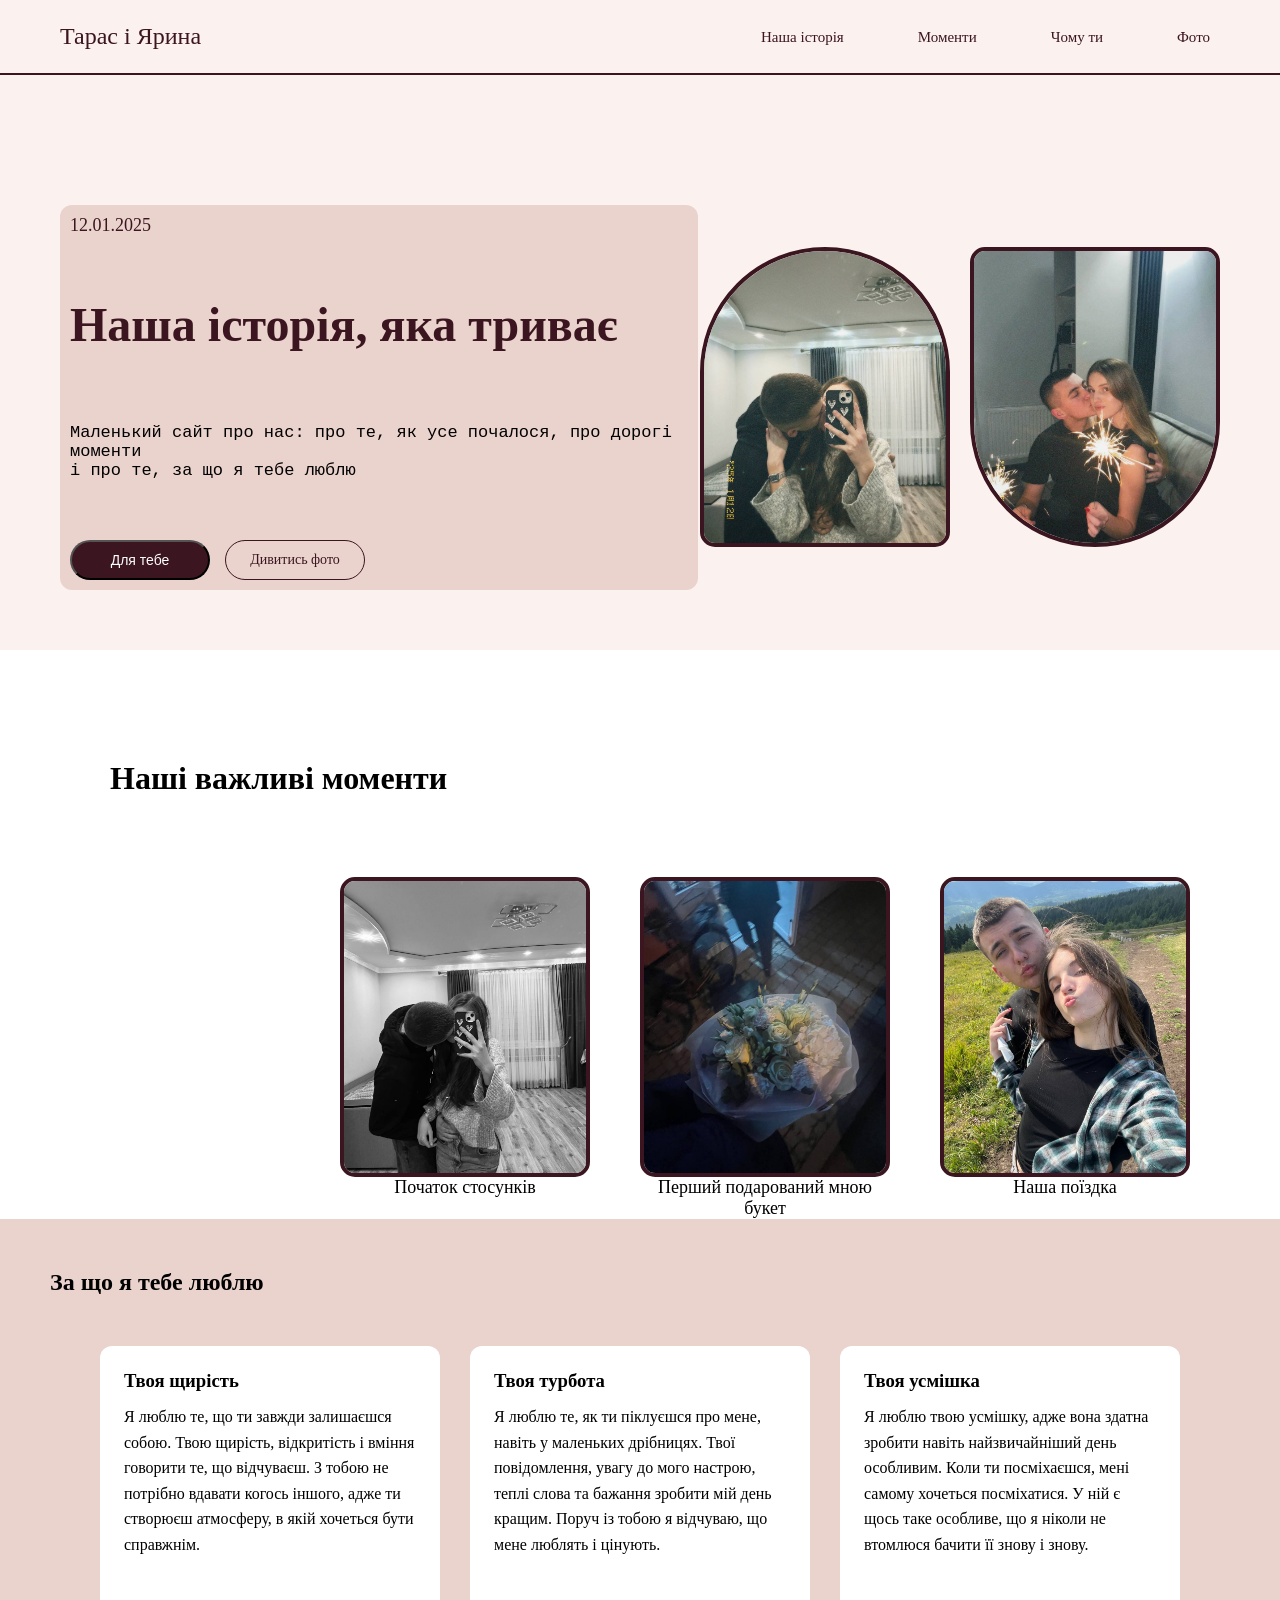
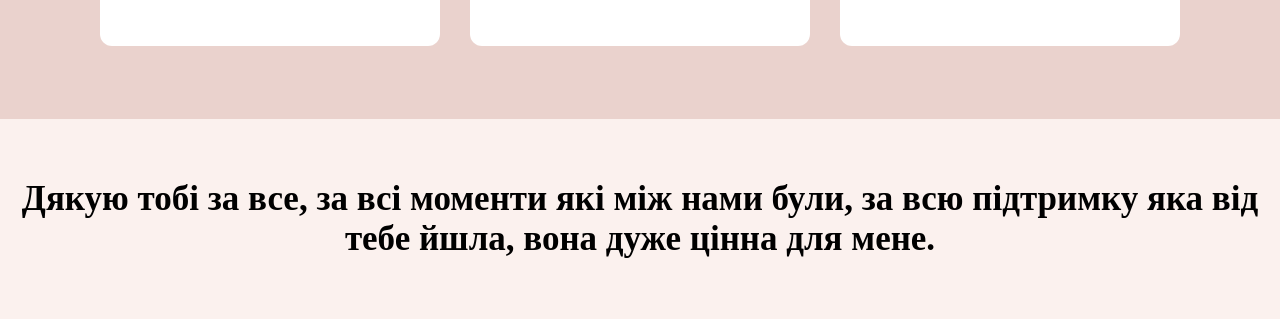
==== index.html @ 3399ac36 "first commit" ====
<!doctype html>
<html lang="uk">
  <head>
    <meta charset="UTF-8" />
    <meta name="viewport" content="width=device-width, initial-scale=1.0" />
    <title>Our Story</title>
    <link rel="stylesheet" href="style/style.css" />
  </head>
  <body>
    <header class="header" class="apple-reveal">
      <a class="header-logo" href="index.html">Тарас і Ярина</a>
      <nav class="nav">
        <a class="nav-item" href="#">Наша історія</a>
        <a class="nav-item" href="#">Моменти</a>
        <a class="nav-item" href="whyareyou.html">Чому ти</a>
        <a class="nav-item" href="photos.html">Фото</a>
      </nav>
    </header>

    <main>
      <section class="hero-main apple-reveal">
        <div class="hero-content">
          <div class="date">12.01.2025</div>
          <h1>Наша історія, яка триває</h1>
          <p class="p-1">
            Маленький сайт про нас: про те, як усе почалося, про дорогі моменти
            і про те, за що я тебе люблю
          </p>

          <div class="hero-buttons">
            <button
              class="btn-1"
              onclick="document.getElementById('modal').style.display = 'flex'"
            >
              Для тебе
            </button>

            <div id="modal" class="modal" onclick="this.style.display = 'none'">
              <div class="modal-box">
                <h3></h3>
                <p>Дуже сильно тебе люблю і вдячний тобі за все</p>
              </div>
            </div>
            <a href="photos.html" class="btn-2">Дивитись фото</a>
          </div>
        </div>

        <div class="hero-images">
          <img src="image/image1.jpg" class="image1" alt="Кохана" />
          <img src="image/image2.jpg" class="image2" alt="Кохана" />
        </div>
      </section>
    </main>
    <main-2>
      <section class="hero-main-2 apple-reveal">
        <div class="hero-content-2">
          <h2 class="h2">Наші важливі моменти</h2>
          <div class="hero-images-2">
            <img src="image/image5.jpg" class="image" alt="Love" />
            <img src="image/image6.jpg" class="image" alt="Love" />
            <img
              src="image/image7.jpg"
              class="image"
              alt="Тарас і Ярина фотографуються, притулившись одне до одного та склавши губи для поцілунку. Вони стоять на сонячному гірському схилі; позаду видно лісисті гори й ґрунтову стежку. Фото передає ніжний і грайливий настрій."
            />
          </div>
          <div class="qw">
            <span>Початок стосунків</span>
            <span>Перший подарований мною букет</span>
            <span>Наша поїздка</span>
          </div>
        </div>
      </section>
    </main-2>
    <main-3>
      <section class="hero-main-3 apple-reveal">
        <h2>За що я тебе люблю</h2>
        <div id="you">
          <div class="you">
            <h3>Твоя щирість</h3>
            <p>
              Я люблю те, що ти завжди залишаєшся собою. Твою щирість,
              відкритість і вміння говорити те, що відчуваєш. З тобою не
              потрібно вдавати когось іншого, адже ти створюєш атмосферу, в якій
              хочеться бути справжнім.
            </p>
          </div>
          <div class="you">
            <h3>Твоя турбота</h3>
            <p>
              Я люблю те, як ти піклуєшся про мене, навіть у маленьких
              дрібницях. Твої повідомлення, увагу до мого настрою, теплі слова
              та бажання зробити мій день кращим. Поруч із тобою я відчуваю, що
              мене люблять і цінують.
            </p>
          </div>
          <div class="you">
            <h3>Твоя усмішка</h3>
            <p>
              Я люблю твою усмішку, адже вона здатна зробити навіть
              найзвичайніший день особливим. Коли ти посміхаєшся, мені самому
              хочеться посміхатися. У ній є щось таке особливе, що я ніколи не
              втомлюся бачити її знову і знову.
            </p>
          </div>
        </div>
      </section>
    </main-3>
    <footer class="footer-container">
      <h4>
        Дякую тобі за все, за всі моменти які між нами були, за всю підтримку
        яка від тебе йшла, вона дуже цінна для мене.
      </h4>
    </footer>
  </body>
</html>
---- style/style.css ----
@import url(main.css);
@import url(header.css);
@import url(footer.css);
* {
  margin: 0%;
  padding: 0%;
  box-sizing: border-box;
}
:root {
  --color-1: #6b4350;
  --color-2: #3b1520;
  --color-3: #fbf1ee;
  --color-4: #ffffff;
}
body {
  font-family: Georgia, 'Times New Roman', Times, serif;
}
.apple-reveal {
  animation: appleReveal linear both;
  animation-timeline: view();
  animation-range: entry 0% exit 100%;
}
/* APPLE STYLE SCROLL ANIMATION */

.apple-reveal {
  animation: appleReveal linear both;
  animation-timeline: view();
  animation-range: entry 0% exit 100%;
  will-change: transform, opacity, filter;
}

@keyframes appleReveal {
  0% {
    opacity: 0;
    transform: scale(0.9) translateY(80px);
    filter: blur(10px);
  }

  30%,
  70% {
    opacity: 1;
    transform: scale(1);
    filter: blur(0);
  }

  100% {
    opacity: 0.2;
    transform: scale(0.95);
    filter: blur(5px);
  }
}

/* Для користувачів, які вимкнули анімації */
@media (prefers-reduced-motion: reduce) {
  .apple-reveal {
    animation: none;
    opacity: 1;
    transform: none;
    filter: none;
  }
}
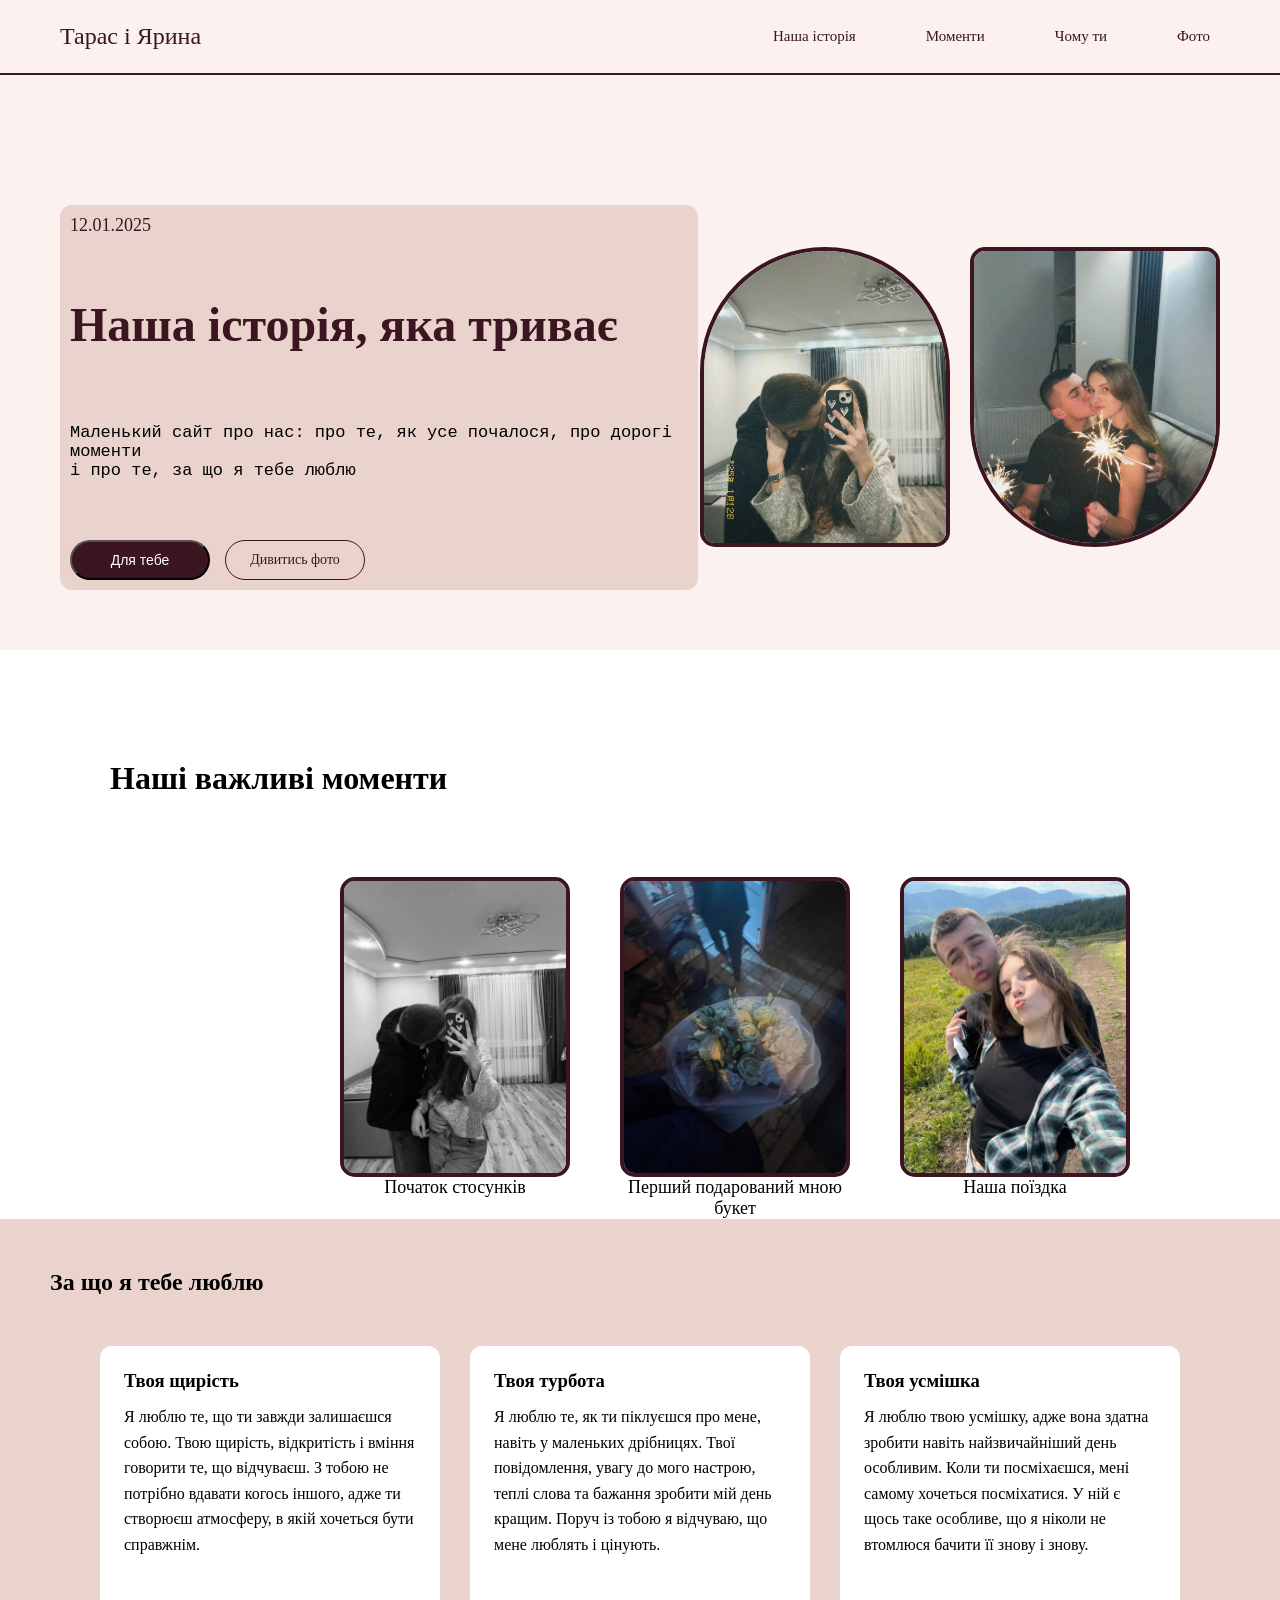
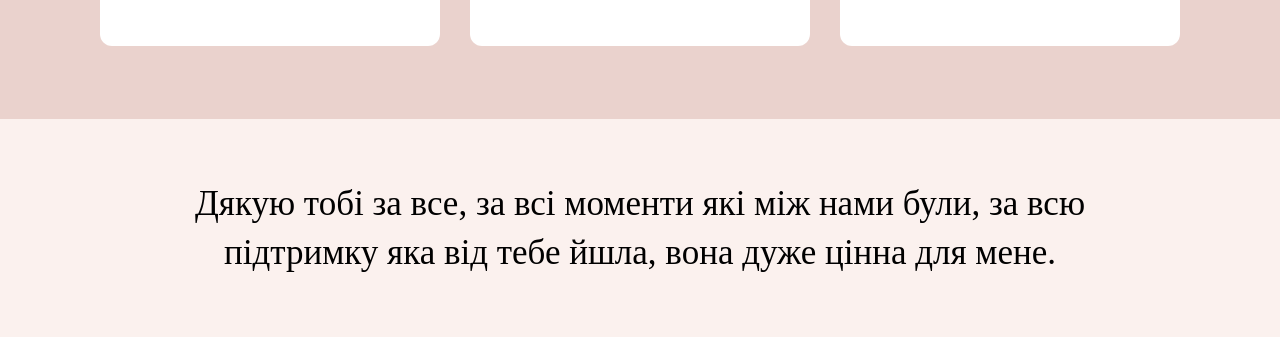
==== commit f4ddf8bd: "fix photos" ====
--- a/index.html
+++ b/index.html
@@ -7,9 +7,9 @@
     <link rel="stylesheet" href="style/style.css" />
   </head>
   <body>
-    <header class="header" class="apple-reveal">
+    <header class="header apple-reveal">
       <a class="header-logo" href="index.html">Тарас і Ярина</a>
-      <nav class="nav">
+      <nav class="nav" aria-label="Головне меню">
         <a class="nav-item" href="#">Наша історія</a>
         <a class="nav-item" href="#">Моменти</a>
         <a class="nav-item" href="whyareyou.html">Чому ти</a>
@@ -37,7 +37,6 @@
 
             <div id="modal" class="modal" onclick="this.style.display = 'none'">
               <div class="modal-box">
-                <h3></h3>
                 <p>Дуже сильно тебе люблю і вдячний тобі за все</p>
               </div>
             </div>
@@ -51,7 +50,8 @@
         </div>
       </section>
     </main>
-    <main-2>
+
+    <div class="main-2">
       <section class="hero-main-2 apple-reveal">
         <div class="hero-content-2">
           <h2 class="h2">Наші важливі моменти</h2>
@@ -61,7 +61,7 @@
             <img
               src="image/image7.jpg"
               class="image"
-              alt="Тарас і Ярина фотографуються, притулившись одне до одного та склавши губи для поцілунку. Вони стоять на сонячному гірському схилі; позаду видно лісисті гори й ґрунтову стежку. Фото передає ніжний і грайливий настрій."
+              alt="Тарас і Ярина фотографуються на сонячному гірському схилі"
             />
           </div>
           <div class="qw">
@@ -71,8 +71,9 @@
           </div>
         </div>
       </section>
-    </main-2>
-    <main-3>
+    </div>
+
+    <div class="main-3">
       <section class="hero-main-3 apple-reveal">
         <h2>За що я тебе люблю</h2>
         <div id="you">
@@ -105,7 +106,8 @@
           </div>
         </div>
       </section>
-    </main-3>
+    </div>
+
     <footer class="footer-container">
       <h4>
         Дякую тобі за все, за всі моменти які між нами були, за всю підтримку
--- a/style/style.css
+++ b/style/style.css
@@ -1,32 +1,35 @@
 @import url(main.css);
 @import url(header.css);
 @import url(footer.css);
+
 * {
-  margin: 0%;
-  padding: 0%;
+  margin: 0;
+  padding: 0;
   box-sizing: border-box;
 }
+
 :root {
   --color-1: #6b4350;
   --color-2: #3b1520;
   --color-3: #fbf1ee;
   --color-4: #ffffff;
 }
+
 body {
   font-family: Georgia, 'Times New Roman', Times, serif;
+  overflow-x: hidden;
 }
+
+img {
+  max-width: 100%;
+}
+
+/* ===== APPLE STYLE SCROLL ANIMATION ===== */
 .apple-reveal {
   animation: appleReveal linear both;
   animation-timeline: view();
   animation-range: entry 0% exit 100%;
-}
-/* APPLE STYLE SCROLL ANIMATION */
-
-.apple-reveal {
-  animation: appleReveal linear both;
-  animation-timeline: view();
-  animation-range: entry 0% exit 100%;
-  will-change: transform, opacity, filter;
+  will-change: transform, opacity;
 }
 
 @keyframes appleReveal {
@@ -50,7 +53,28 @@
   }
 }
 
-/* Для користувачів, які вимкнули анімації */
+/* планшет і телефон: легша анімація, без розмиття і згасання на виході */
+@media (max-width: 900px) {
+  .apple-reveal {
+    animation-name: appleRevealMobile;
+    animation-range: entry 0% entry 30%;
+    will-change: auto;
+  }
+}
+
+@keyframes appleRevealMobile {
+  from {
+    opacity: 0;
+    transform: translateY(40px);
+  }
+
+  to {
+    opacity: 1;
+    transform: none;
+  }
+}
+
+/* для користувачів, які вимкнули анімації */
 @media (prefers-reduced-motion: reduce) {
   .apple-reveal {
     animation: none;
